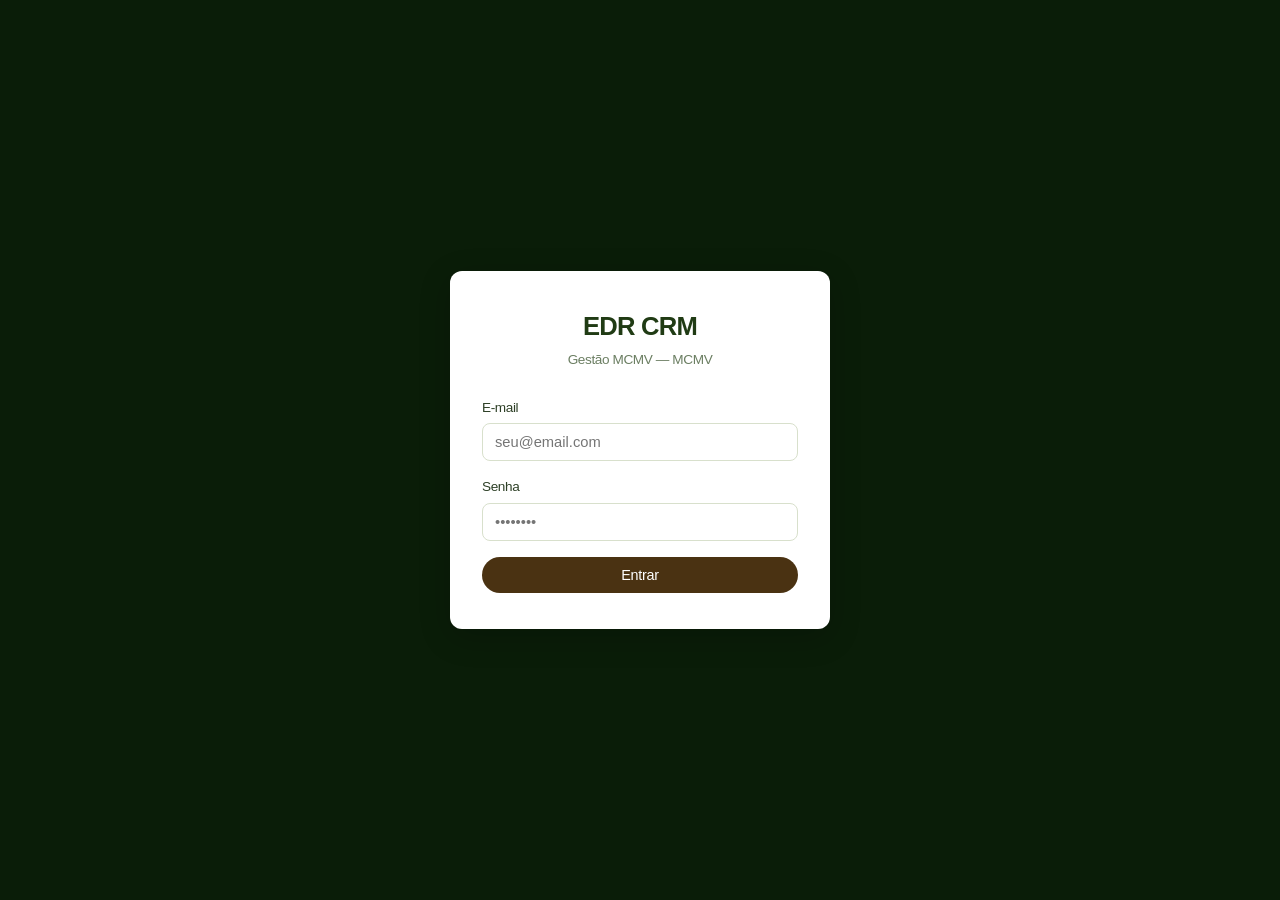
==== index.html @ db9864cc "fix(ficha): orientacao correta da faixa + regra de autorizacao de deploy" ====
<!DOCTYPE html>
<html lang="pt-BR">
<head>
  <meta charset="UTF-8">
  <meta name="viewport" content="width=device-width, initial-scale=1.0">
  <link rel="icon" type="image/svg+xml" href="favicon.svg">
  <meta http-equiv="Content-Security-Policy" content="default-src 'self'; script-src 'self' 'unsafe-inline'; style-src 'self' 'unsafe-inline' https://fonts.googleapis.com; font-src 'self' data: https://fonts.gstatic.com; img-src 'self' data: blob: https:; connect-src 'self' https://*.supabase.co wss://*.supabase.co https://*.googleapis.com; object-src 'none'; base-uri 'self'; form-action 'self'">
  <title>EDR CRM — Login</title>
  <link rel="stylesheet" href="css/tokens.css?cb=1784891091">
  <link rel="stylesheet" href="css/style.css?cb=1784891091">
  <link rel="preconnect" href="https://fonts.googleapis.com">
  <link rel="preconnect" href="https://fonts.gstatic.com" crossorigin>
  
</head>
<body>
  <div class="login-wrap">
    <div class="login-box">
      <div class="login-logo">
        <h1>EDR CRM</h1>
        <p>Gestão MCMV — MCMV</p>
      </div>

      <div id="login-erro" class="login-erro hidden"></div>

      <form id="form-login">
        <div class="form-group">
          <label for="email">E-mail</label>
          <input type="email" id="email" placeholder="seu@email.com" required autocomplete="username">
        </div>
        <div class="form-group">
          <label for="senha">Senha</label>
          <input type="password" id="senha" placeholder="••••••••" required autocomplete="current-password">
        </div>
        <button type="submit" class="btn btn-primary" style="width:100%;justify-content:center;" id="btn-entrar">
          Entrar
        </button>
      </form>
    </div>
  </div>

  <div id="loading" class="hidden">
    <div class="spinner"></div>
  </div>

  <script src="js/supabase.js?cb=1784891091"></script>
  <script src="js/auth.js?cb=1784891091"></script>
  <script src="js/utils.js?cb=1784891091"></script>
  <script>
    // Se já está logado, redirecionar
    const s = sessionGet()
    if (s) { setToken(s.token); window.location.replace('dashboard.html') }

    document.getElementById('form-login').addEventListener('submit', async function(e) {
      e.preventDefault()
      const email = document.getElementById('email').value.trim()
      const senha = document.getElementById('senha').value
      const erro = document.getElementById('login-erro')
      const btn = document.getElementById('btn-entrar')

      erro.classList.add('hidden')
      btn.disabled = true
      btn.textContent = 'Entrando...'
      showLoading()

      try {
        await login(email, senha)
        window.location.replace('dashboard.html')
      } catch (err) {
        // Produto interno (~3 usuários) — diferencia email vs senha pra reduzir fricção (COPY02)
        const msg = (err.message || '').toLowerCase()
        let mensagemFinal
        if (msg.includes('invalid_credentials') || msg.includes('invalid login')) {
          // Distinção sem expor enum de usuários: detecta padrão de email malformado
          if (!email.includes('@') || !email.includes('.')) {
            mensagemFinal = 'E-mail mal formatado. Tem que ter @ e domínio.'
          } else if (senha.length < 4) {
            mensagemFinal = 'Senha muito curta — confere se digitou ela inteira.'
          } else {
            mensagemFinal = 'E-mail ou senha não conferem. Verifica e tenta de novo.'
          }
        } else if (typeof traduzirErro === 'function') {
          mensagemFinal = traduzirErro(err)
        } else {
          mensagemFinal = err.message || 'Erro ao entrar.'
        }
        erro.textContent = mensagemFinal
        erro.classList.remove('hidden')
        btn.disabled = false
        btn.textContent = 'Entrar'
        hideLoading()
      }
    })

    function showLoading() { document.getElementById('loading').classList.remove('hidden') }
    function hideLoading() { document.getElementById('loading').classList.add('hidden') }
  </script>
  <script src="js/sw-register.js?cb=1784891091"></script>
</body>
</html>
---- css/tokens.css ----
/* ============================================================
   EDR CRM — Design Tokens (M7 base)
   ------------------------------------------------------------
   Fundação invisível pro redesign "Engenharia Honesta".
   Importado ANTES de style.css. O :root aqui declara escalas
   NOVAS (spacing, tipografia, motion, z-index, neutrals).
   Cores semânticas atuais (--verde, --branco, etc.) continuam
   em style.css como aliases — zero mudança visual hoje.
   ============================================================ */

:root {

  /* ── Paleta neutra estendida ──────────────────────────────
     Escala Tailwind-like. Hoje só --neutral-50/100/200/700/900
     são equivalentes ao que style.css usa hardcoded.
     Próxima sprint migra hex codes pra cá. */
  --neutral-50:  #fafafa;
  --neutral-100: #f3f4f6;
  --neutral-200: #e5e7eb;
  --neutral-300: #d1d5db;
  --neutral-400: #9ca3af;
  --neutral-500: #6b7280;
  --neutral-600: #4b5563;
  --neutral-700: #374151;
  --neutral-800: #1f2937;
  --neutral-900: #111827;

  /* ── Paleta "Engenharia Honesta" (próxima sprint) ─────────
     Declarada mas NÃO usada ainda. Quando redesign rolar,
     basta apontar --color-brand-* daqui. */
  --eh-concreto:    #8B8680;
  --eh-aco:         #3A4452;
  --eh-papel:       #FAFAF7;
  --eh-laranja:     #FF6B35;
  --eh-laranja-dim: #E55A2A;

  /* ── Spacing (escala 4px) ─────────────────────────────────
     Hoje 113 paddings/margins/gaps usam valores soltos.
     Próxima sprint padroniza tudo via --space-*. */
  --space-0:  0;
  --space-1:  4px;
  --space-2:  8px;
  --space-3:  12px;
  --space-4:  16px;
  --space-5:  20px;
  --space-6:  24px;
  --space-8:  32px;
  --space-10: 40px;
  --space-12: 48px;
  --space-16: 64px;
  --space-20: 80px;
  --space-24: 96px;

  /* ── Tipografia — famílias ────────────────────────────────
     Sans = Inter (já importado em style.css).
     Mono/Serif declarados mas import só na sprint EH. */
  --font-sans:  'Inter', -apple-system, BlinkMacSystemFont, 'Segoe UI', sans-serif;
  --font-mono:  'IBM Plex Mono', 'JetBrains Mono', 'SF Mono', Menlo, Consolas, monospace;
  --font-serif: 'Source Serif Pro', 'Source Serif 4', Georgia, 'Times New Roman', serif;

  /* ── Tipografia — escala ──────────────────────────────────
     Razão 1.125 (major second). 78 font-sizes hardcoded
     hoje no style.css migram aqui no redesign. */
  --text-xs:    0.72rem;   /* 11.5px */
  --text-sm:    0.82rem;   /* 13.1px */
  --text-base:  0.92rem;   /* 14.7px */
  --text-md:    1rem;      /* 16px   */
  --text-lg:    1.15rem;   /* 18.4px */
  --text-xl:    1.4rem;    /* 22.4px */
  --text-2xl:   1.75rem;   /* 28px   */
  --text-3xl:   2.2rem;    /* 35.2px */

  --leading-tight:  1.2;
  --leading-snug:   1.35;
  --leading-normal: 1.5;
  --leading-loose:  1.75;

  --weight-regular:  400;
  --weight-medium:   500;
  --weight-semibold: 600;
  --weight-bold:     700;

  /* ── Bordas / radius ──────────────────────────────────────
     Sprint EH provavelmente vai pra --radius-none/edge (0/4px). */
  --radius-none: 0;
  --radius-xs:   2px;
  --radius-sm:   4px;
  --radius-md:   8px;
  --radius-lg:   12px;
  --radius-xl:   16px;
  --radius-full: 9999px;

  /* ── Sombras ──────────────────────────────────────────────
     Sprint EH provavelmente troca por borders (mais "honesto"). */
  --shadow-none: none;
  --shadow-xs:   0 1px 2px rgba(0,0,0,.04);
  --shadow-sm:   0 1px 2px rgba(0,0,0,.06), 0 1px 3px rgba(0,0,0,.08);
  --shadow-md:   0 4px 16px rgba(0,0,0,.1);
  --shadow-lg:   0 10px 30px rgba(0,0,0,.12);
  --shadow-focus: 0 0 0 3px rgba(64,145,108,.15);

  /* ── Motion ───────────────────────────────────────────────
     Sprint EH: trocar --ease-out por --ease-linear pra cara
     mais "engenharia". */
  --duration-instant: 0ms;
  --duration-fast:    100ms;
  --duration-base:    150ms;
  --duration-slow:    250ms;
  --duration-slower:  400ms;

  --ease-linear: linear;
  --ease-out:    cubic-bezier(0.16, 1, 0.3, 1);
  --ease-in:     cubic-bezier(0.7, 0, 0.84, 0);
  --ease-in-out: cubic-bezier(0.65, 0, 0.35, 1);

  /* ── Z-index — camadas ────────────────────────────────────
     Centraliza pra evitar números mágicos brigando. */
  --z-base:    0;
  --z-raised:  10;
  --z-sticky:  50;
  --z-sidebar: 100;
  --z-overlay: 500;
  --z-modal:   1000;
  --z-popover: 1500;
  --z-toast:   2000;
  --z-tooltip: 2500;

  /* ── Layout — primitivos ──────────────────────────────────
     Larguras / breakpoints internos. */
  --width-content-max: 1400px;
  --width-form-max:    640px;
  --width-modal-max:   720px;

  /* ── Acessibilidade — tap targets ─────────────────────────
     iOS HIG / Material recomendam 44px. */
  --tap-target-min: 44px;
}
---- css/style.css ----
/* EDR CRM — Paleta idêntica ao EDR System */
/* Tablet-first, responsivo */

@import url('https://fonts.googleapis.com/css2?family=Inter:wght@300;400;500;600;700&family=JetBrains+Mono:wght@400;500;600&display=swap');

:root {
  /* ── Mist Valley palette ── */
  --verde: #203b14;
  --verde-hover: #132507;
  --verde-light: #2d5a1e;
  --verde-surface: rgba(32,59,20,0.08);
  --verde-pale: #d9e8cc;

  /* CTA primário — Amber Seed */
  --cta: #4a3212;
  --cta-hover: #5a3e18;

  --sidebar-bg: #ffffff;
  --sidebar-border: #e8eddf;
  --sidebar-width: 240px;

  /* Fundos */
  --bg: #fbfdf6;
  --surface: #ffffff;

  /* Texto */
  --text-primary: #0a1d08;
  --text-secondary: #6b7e62;
  --text-tertiary: #97a98c;

  /* Bordas */
  --border: #d8e0cc;
  --border-light: #e8eddf;

  /* Feedback */
  --success: #059669;
  --vermelho: #dc2626;
  --vermelho-pale: #fee2e2;
  --amarelo: #d97706;
  --amarelo-pale: #fef3c7;
  --azul: #2563eb;
  --azul-pale: #dbeafe;

  /* Alias de compat */
  --preto: #0a1d08;
  --cinza: #6b7e62;
  --cinza-dark: #2e4027;
  --cinza-light: #d8e0cc;
  --branco: #ffffff;

  /* Layout */
  --raio: 8px;
  --raio-lg: 16px;
  --sombra: 0 1px 2px rgba(0,0,0,.04), 0 1px 3px rgba(0,0,0,.06);
  --sombra-md: 0 4px 16px rgba(0,0,0,.08);
}

*, *::before, *::after { box-sizing: border-box; margin: 0; padding: 0; }

html { font-size: 16px; -webkit-text-size-adjust: 100%; }

body {
  font-family: 'Inter', -apple-system, BlinkMacSystemFont, 'Segoe UI', sans-serif;
  background: var(--bg);
  color: var(--text-primary);
  min-height: 100vh;
  line-height: 1.5;
  letter-spacing: -0.025em;
}

/* ── Layout ── */
.app-shell {
  display: flex;
  min-height: 100vh;
}

.sidebar {
  width: var(--sidebar-width);
  background: var(--sidebar-bg);
  color: var(--text-primary);
  display: flex;
  flex-direction: column;
  padding: 0;
  flex-shrink: 0;
  position: fixed;
  top: 0;
  left: 0;
  height: 100vh;
  z-index: 100;
  border-right: 1px solid var(--sidebar-border);
}

.sidebar-logo {
  display: flex;
  align-items: center;
  gap: 10px;
  padding: 18px 16px;
  border-bottom: 1px solid var(--sidebar-border);
}

.brand-logo {
  width: 32px;
  height: 32px;
  border-radius: 8px;
  background: var(--verde);
  color: #fff;
  display: grid;
  place-items: center;
  font-family: 'Inter', sans-serif;
  font-weight: 700;
  font-size: 14px;
  flex-shrink: 0;
}

.sidebar-logo .logo-title {
  font-family: 'Inter', sans-serif;
  font-size: .95rem;
  font-weight: 700;
  letter-spacing: -.03em;
  color: var(--text-primary);
}

.sidebar-logo .logo-sub {
  font-size: .7rem;
  font-weight: 500;
  color: var(--text-secondary);
  margin-top: 2px;
}

.sidebar-nav { flex: 1; padding: 8px 8px; overflow-y: auto; }

.sidebar-nav a {
  display: flex;
  align-items: center;
  gap: 9px;
  padding: 9px 12px;
  color: var(--text-secondary);
  text-decoration: none;
  font-size: .875rem;
  font-weight: 500;
  transition: background .15s, color .15s;
  border-radius: 999px;
  margin-bottom: 2px;
}

.sidebar-nav a:hover {
  background: #edf1e5;
  color: var(--text-primary);
}
.sidebar-nav a.active {
  background: var(--verde-surface);
  color: var(--verde);
  font-weight: 600;
}

.sidebar-footer {
  padding: 12px 16px;
  border-top: 1px solid var(--sidebar-border);
  font-size: .82rem;
  color: var(--text-secondary);
}
.crm-versao {
  font-family: 'JetBrains Mono', monospace;
  font-size: .68rem;
  color: var(--text-tertiary);
  margin-top: 4px;
  opacity: .9;
}

.main {
  margin-left: var(--sidebar-width);
  flex: 1;
  display: flex;
  flex-direction: column;
  min-width: 0;
}

.topbar {
  background: var(--surface);
  border-bottom: 1px solid var(--border);
  padding: 14px 24px;
  display: flex;
  align-items: center;
  justify-content: space-between;
  gap: 12px;
  flex-wrap: wrap;
  position: sticky;
  top: 0;
  z-index: 50;
}

.topbar-title {
  font-size: 1.1rem;
  font-weight: 600;
  color: var(--preto);
}

.page-content {
  padding: 24px;
  flex: 1;
}

/* ── Tipografia ── */
h1, h2, h3 {
  font-family: 'Inter', -apple-system, sans-serif;
  letter-spacing: -.03em;
}
h1 { font-size: 1.4rem; font-weight: 700; }
h2 { font-size: 1.15rem; font-weight: 700; }
h3 { font-size: 1rem; font-weight: 700; }

/* ── Botões ── */
.btn {
  display: inline-flex;
  align-items: center;
  gap: 6px;
  padding: 10px 18px;
  border-radius: 999px;
  font-size: .9rem;
  font-weight: 500;
  cursor: pointer;
  border: none;
  text-decoration: none;
  transition: background .15s, transform .1s;
  white-space: nowrap;
  letter-spacing: -0.02em;
}
.btn:active { transform: scale(.97); }
.btn-primary {
  background: var(--cta);
  color: var(--branco);
}
.btn-primary:hover { background: var(--cta-hover); }
.btn-secondary { background: var(--cinza-light); color: var(--preto); }
.btn-secondary:hover { background: #d1d5db; }
.btn-danger { background: var(--vermelho-pale); color: var(--vermelho); }
.btn-danger:hover { background: #fca5a5; }
.btn-whatsapp { background: #22c55e; color: var(--branco); }
.btn-whatsapp:hover { background: #16a34a; }
.btn-ai { background: #7c3aed; color: var(--branco); }
.btn-ai:hover { background: #6d28d9; }
.btn-sm { padding: 6px 12px; font-size: .82rem; }
.btn-icon { padding: 8px; border-radius: var(--raio); }

/* ── Formulários ── */
.form-group { margin-bottom: 16px; }
.form-group label {
  display: block;
  font-size: .85rem;
  font-weight: 500;
  color: var(--cinza-dark);
  margin-bottom: 5px;
}
.form-group input,
.form-group select,
.form-group textarea {
  width: 100%;
  padding: 10px 12px;
  border: 1.5px solid var(--cinza-light);
  border-radius: var(--raio);
  font-size: .92rem;
  color: var(--preto);
  background: var(--branco);
  transition: border-color .15s;
  font-family: inherit;
}
.form-group input:focus,
.form-group select:focus,
.form-group textarea:focus {
  outline: none;
  border-color: var(--verde-light);
  box-shadow: 0 0 0 3px rgba(64,145,108,.15);
}
.form-group textarea { resize: vertical; min-height: 80px; }
.form-grid { display: grid; grid-template-columns: 1fr 1fr; gap: 0 16px; }
.form-grid-3 { display: grid; grid-template-columns: 1fr 1fr 1fr; gap: 0 16px; }
.form-full { grid-column: 1 / -1; }

/* ── Cards ── */
.card {
  background: var(--surface);
  border: 1px solid var(--border);
  border-radius: var(--raio-lg);
  padding: 20px;
  margin-bottom: 16px;
}
.card-header {
  display: flex;
  align-items: center;
  justify-content: space-between;
  margin-bottom: 16px;
  gap: 8px;
}
.card-title { font-weight: 600; font-size: 1rem; }

/* ── Tabela ── */
.table-wrap { overflow-x: auto; -webkit-overflow-scrolling: touch; }
table { width: 100%; border-collapse: collapse; table-layout: auto; }
thead tr { background: #f4f7ee; }

/* Coluna "Próxima ação" — trunca com … quando texto longo, mostra completo no hover */
#tabela-clientes td.col-proxima {
  max-width: 220px;
  overflow: hidden;
  text-overflow: ellipsis;
  white-space: nowrap;
}
#tabela-clientes td.col-proxima > span {
  display: inline-block;
  max-width: 100%;
  overflow: hidden;
  text-overflow: ellipsis;
  white-space: nowrap;
  vertical-align: middle;
}
/* Coluna de Ações — sempre ocupa só o mínimo necessário, alinhada à direita */
#tabela-clientes td.col-acoes {
  white-space: nowrap;
  width: 1%;
  text-align: right;
}
#tabela-clientes td.col-acoes .btn { margin-left: 4px; }
th, td {
  padding: 10px 14px;
  text-align: left;
  font-size: .88rem;
  border-bottom: 1px solid var(--cinza-light);
  white-space: nowrap;
}
th { font-weight: 600; color: var(--cinza-dark); }
tbody tr:hover { background: #f4f7ee; }

/* ── Badges ── */
.badge {
  display: inline-flex;
  align-items: center;
  gap: 4px;
  padding: 2px 8px;
  border-radius: 12px;
  font-size: .76rem;
  font-weight: 500;
  white-space: nowrap;
}
.badge-red { background: var(--vermelho-pale); color: var(--vermelho); }
.badge-yellow { background: var(--amarelo-pale); color: #92400e; }
.badge-green { background: var(--verde-pale); color: var(--verde); }
.badge-blue { background: var(--azul-pale); color: var(--azul); }
.badge-gray { background: var(--cinza-light); color: var(--cinza-dark); }

/* Status kanban */
.status-triagem { background: #e0e7ff; color: #3730a3; }
.status-documentacao { background: #fef3c7; color: #92400e; }
.status-correspondente { background: #dbeafe; color: #1e40af; }
.status-aprovado { background: #d1fae5; color: #065f46; }
.status-prefeitura { background: #ede9fe; color: #5b21b6; }
.status-assinatura { background: #fce7f3; color: #9d174d; }
.status-concluido { background: var(--verde-pale); color: var(--verde); }
.status-perdido { background: var(--cinza-light); color: var(--cinza); }

/* ── Kanban ── */
.kanban-wrap {
  display: flex;
  gap: 10px;
  overflow-x: scroll;
  padding-bottom: 8px;
  align-items: flex-start;
  scrollbar-width: thin;
  scrollbar-color: #cbd5e1 transparent;
}
.kanban-wrap::-webkit-scrollbar { height: 10px; }
.kanban-wrap::-webkit-scrollbar-track { background: transparent; }
.kanban-wrap::-webkit-scrollbar-thumb { background: #cbd5e1; border-radius: 6px; }
.kanban-wrap::-webkit-scrollbar-thumb:hover { background: #94a3b8; }

/* Legenda discreta no topo do board */
.kanban-legenda {
  display: flex;
  gap: 18px;
  padding: 0 0 12px;
  font-size: .72rem;
  color: var(--text-secondary);
  flex-wrap: wrap;
}
.legenda-item { display: flex; align-items: center; gap: 6px; }
.legenda-cor {
  width: 14px;
  height: 14px;
  border-radius: 3px;
  display: inline-block;
  border-left-width: 4px;
  border-left-style: solid;
  border-top: 1px solid rgba(0,0,0,.08);
  border-right: 1px solid rgba(0,0,0,.08);
  border-bottom: 1px solid rgba(0,0,0,.08);
}
.legenda-impedimento { background: #fef2f2; border-left-color: #dc2626; }
.legenda-recusado { background: #fff7ed; border-left-color: #ea580c; }
.legenda-sla { background: #fffbeb; border-left-color: #d97706; }

.kanban-col {
  flex-shrink: 0;
  width: 200px;
  background: #edf1e5;
  border-radius: var(--raio);
  padding: 12px 10px;
  height: calc(100vh - 200px);
  min-height: 480px;
  overflow-y: auto;
  display: flex;
  flex-direction: column;
}
.kanban-col-empty {
  flex: 1;
  display: flex;
  align-items: center;
  justify-content: center;
  text-align: center;
  font-size: .75rem;
  color: #94a3b8;
  font-style: italic;
  padding: 24px 12px;
  border: 2px dashed #cbd5e1;
  border-radius: 8px;
  margin-top: 8px;
}
.kanban-col[data-status="concluido"],
.kanban-col[data-status="perdido"] {
  width: 130px;
  background: #edf1e5;
  opacity: .85;
}
.kanban-col[data-status="perdido"] { border: 1px dashed #d1d5db; }
.kanban-col[data-status="concluido"] .kanban-card-lote,
.kanban-col[data-status="concluido"] .kanban-card-badges,
.kanban-col[data-status="concluido"] .kanban-card-acao,
.kanban-col[data-status="perdido"] .kanban-card-lote,
.kanban-col[data-status="perdido"] .kanban-card-badges,
.kanban-col[data-status="perdido"] .kanban-card-acao {
  display: none;
}

.kanban-col-header {
  display: flex;
  align-items: center;
  justify-content: space-between;
  margin-bottom: 10px;
  padding: 0 4px;
}

.kanban-col-title {
  font-size: .72rem;
  font-weight: 700;
  color: #6b7280;
  text-transform: uppercase;
  letter-spacing: .6px;
}

.kanban-count {
  background: #1f2937;
  color: #fff;
  border-radius: 10px;
  padding: 2px 8px;
  font-size: .7rem;
  font-weight: 700;
  min-width: 22px;
  text-align: center;
}

.kanban-card {
  background: var(--branco);
  border-radius: var(--raio);
  padding: 12px;
  margin-bottom: 10px;
  box-shadow: 0 1px 2px rgba(0,0,0,.04), 0 2px 6px rgba(0,0,0,.06);
  cursor: grab;
  border-left: 4px solid transparent;
  transition: box-shadow .15s, transform .1s;
}
.kanban-card:active { cursor: grabbing; }
.kanban-card:hover { box-shadow: 0 2px 4px rgba(0,0,0,.06), 0 4px 12px rgba(0,0,0,.08); transform: translateY(-1px); }

/* Estados com gravidade — fundo tintado + border 4px (impedimento > recusado > sla) */
.kanban-card.sla-yellow { border-left-color: #d97706; background: #fffbeb; }
.kanban-card.sla-red { border-left-color: #dc2626; background: #fef2f2; }
.kanban-card.has-recusado {
  border-left-color: #ea580c;
  background: #fff7ed;
  box-shadow: 0 0 0 1px rgba(234,88,12,.15), 0 1px 3px rgba(0,0,0,.08);
}
.kanban-card.has-impedimento {
  border-left-color: #dc2626;
  background: #fef2f2;
  box-shadow: 0 0 0 1px rgba(220,38,38,.15), 0 1px 3px rgba(0,0,0,.08);
}

.kanban-card-nome {
  font-weight: 700;
  font-size: 1rem;
  line-height: 1.25;
  color: #111827;
  margin-bottom: 8px;
}
.kanban-card-lote {
  font-size: .68rem;
  font-weight: 700;
  color: #9ca3af;
  text-transform: uppercase;
  letter-spacing: .5px;
  margin-bottom: 8px;
}
.kanban-card-badges {
  display: flex;
  flex-wrap: wrap;
  gap: 4px;
  margin-bottom: 8px;
}
.kanban-card-acao {
  font-size: .8rem;
  color: #4b5563;
  line-height: 1.4;
  padding-top: 8px;
  border-top: 1px solid #f3f4f6;
  white-space: nowrap;
  overflow: hidden;
  text-overflow: ellipsis;
}

.kanban-col.drag-over {
  background: #d9e8cc;
  outline: 2px dashed var(--verde);
  outline-offset: -4px;
}
.kanban-card.dragging {
  opacity: .6;
  transform: rotate(1.5deg) scale(1.02);
  box-shadow: 0 8px 24px rgba(0,0,0,.18);
}

/* ── Checklist docs ── */
.doc-list { display: flex; flex-direction: column; gap: 8px; }
.doc-item {
  display: flex;
  align-items: center;
  gap: 10px;
  padding: 10px 12px;
  border-radius: var(--raio);
  background: #f9fafb;
  border: 1px solid var(--cinza-light);
}
.doc-item.status-entregue { background: var(--verde-pale); border-color: #95d5b2; }
.doc-item.status-recusado { background: var(--vermelho-pale); border-color: #fca5a5; }
.doc-item.status-vencido { background: var(--amarelo-pale); border-color: #fcd34d; }
.doc-nome { flex: 1; font-size: .88rem; font-weight: 500; }
.doc-status { font-size: .78rem; }

/* ── Impedimentos ── */
.imp-list { display: flex; flex-direction: column; gap: 6px; }
.imp-item {
  display: flex;
  align-items: center;
  gap: 8px;
  padding: 8px 12px;
  border-radius: var(--raio);
  background: var(--vermelho-pale);
  border: 1px solid #fca5a5;
}
.imp-item.resolvido { background: #f9fafb; border-color: var(--cinza-light); opacity: .6; }
.imp-nome { flex: 1; font-size: .88rem; font-weight: 500; color: var(--vermelho); }
.imp-item.resolvido .imp-nome { color: var(--cinza); text-decoration: line-through; }

/* ── Família / composição ── */
.familia-membro {
  display: grid;
  grid-template-columns: 1fr 1fr 1fr auto;
  gap: 8px;
  align-items: end;
  margin-bottom: 8px;
}

/* ── Lotes ── */
.lotes-grid {
  display: grid;
  grid-template-columns: repeat(auto-fill, minmax(140px, 1fr));
  gap: 10px;
}

.lote-card {
  background: var(--branco);
  border-radius: var(--raio);
  padding: 14px;
  box-shadow: var(--sombra);
  text-align: center;
  border: 2px solid transparent;
  cursor: pointer;
  transition: border-color .15s, box-shadow .15s;
}
.lote-card:hover { box-shadow: var(--sombra-md); }
.lote-card.disponivel { border-color: var(--verde-light); }
.lote-card.reservado { border-color: var(--amarelo); background: var(--amarelo-pale); }
.lote-card.vendido { border-color: var(--verde); background: var(--verde-pale); }
.lote-card.bloqueado { border-color: var(--vermelho); background: var(--vermelho-pale); }

.lote-numero { font-size: 1.2rem; font-weight: 700; margin-bottom: 2px; }
.lote-quadra { font-size: .75rem; color: var(--cinza); }
.lote-status { font-size: .78rem; font-weight: 600; margin-top: 6px; }

/* ── Histórico ── */
.hist-list { display: flex; flex-direction: column; gap: 8px; }
.hist-item {
  display: flex;
  gap: 10px;
  padding: 10px;
  border-radius: var(--raio);
  background: #f9fafb;
  font-size: .85rem;
}
.hist-icon { font-size: 1rem; flex-shrink: 0; }
.hist-desc { flex: 1; }
.hist-data { font-size: .76rem; color: var(--cinza); white-space: nowrap; }

/* ── Filtros / busca ── */
.filtros-bar {
  display: flex;
  gap: 10px;
  flex-wrap: wrap;
  margin-bottom: 16px;
  align-items: center;
}
.filtros-bar input[type="search"],
.filtros-bar select {
  padding: 9px 16px;
  border: 1.5px solid var(--cinza-light);
  border-radius: 999px;
  font-size: .88rem;
  background: var(--branco);
  letter-spacing: -0.02em;
}
.filtros-bar input[type="search"] { min-width: 220px; }

/* ── Modal ── */
.modal-overlay {
  position: fixed;
  inset: 0;
  background: rgba(0,0,0,.45);
  z-index: 200;
  display: flex;
  align-items: center;
  justify-content: center;
  padding: 16px;
}
.modal {
  background: var(--branco);
  border-radius: var(--raio-lg);
  width: 100%;
  max-width: 600px;
  max-height: 90vh;
  overflow-y: auto;
  box-shadow: var(--sombra-md);
  display: flex;
  flex-direction: column;
}
.modal-header {
  padding: 18px 20px 12px;
  border-bottom: 1px solid var(--cinza-light);
  display: flex;
  align-items: center;
  justify-content: space-between;
}
.modal-body { padding: 20px; flex: 1; }
.modal-footer {
  padding: 12px 20px;
  border-top: 1px solid var(--cinza-light);
  display: flex;
  gap: 8px;
  justify-content: flex-end;
}
.modal-close {
  background: none;
  border: none;
  font-size: 1.3rem;
  cursor: pointer;
  color: var(--cinza);
  padding: 2px 6px;
}

/* ── Toast ── */
.toast {
  position: fixed;
  bottom: 24px;
  right: 24px;
  padding: 12px 20px;
  border-radius: 999px;
  font-size: .9rem;
  font-weight: 500;
  z-index: 999;
  box-shadow: var(--sombra-md);
  animation: slideUp .25s ease;
}
.toast-info { background: var(--preto); color: var(--branco); }
.toast-success { background: var(--cta); color: var(--branco); }
.toast-error { background: var(--vermelho); color: var(--branco); }
@keyframes slideUp { from { opacity: 0; transform: translateY(10px); } to { opacity: 1; transform: translateY(0); } }

/* ── Loading ── */
#loading {
  position: fixed;
  inset: 0;
  background: rgba(255,255,255,.7);
  z-index: 300;
  display: flex;
  align-items: center;
  justify-content: center;
}
#loading.hidden { display: none; }
.spinner {
  width: 36px;
  height: 36px;
  border: 3px solid var(--cinza-light);
  border-top-color: var(--verde);
  border-radius: 50%;
  animation: spin .7s linear infinite;
}
@keyframes spin { to { transform: rotate(360deg); } }

/* ── Login ── */
.login-wrap {
  min-height: 100vh;
  display: flex;
  align-items: center;
  justify-content: center;
  background: #0a1d08;
  padding: 16px;
}
.login-box {
  background: var(--branco);
  border-radius: 12px;
  padding: 36px 32px;
  width: 100%;
  max-width: 380px;
  box-shadow: 0 8px 32px rgba(0,0,0,.2);
}
.login-logo {
  text-align: center;
  margin-bottom: 28px;
}
.login-logo h1 { color: var(--verde); font-size: 1.6rem; }
.login-logo p { color: var(--cinza); font-size: .85rem; margin-top: 4px; }
.login-erro {
  background: var(--vermelho-pale);
  color: var(--vermelho);
  border-radius: var(--raio);
  padding: 10px 14px;
  font-size: .85rem;
  margin-bottom: 14px;
}

/* ── Seções ── */
.section { margin-bottom: 24px; }
.section-title {
  font-size: .9rem;
  font-weight: 600;
  color: var(--cinza-dark);
  text-transform: uppercase;
  letter-spacing: .5px;
  margin-bottom: 12px;
  padding-bottom: 6px;
  border-bottom: 1px solid var(--cinza-light);
}

/* ── Utilitários ── */
.hidden { display: none !important; }
.flex { display: flex; }
.flex-center { display: flex; align-items: center; }
.gap-8 { gap: 8px; }
.gap-12 { gap: 12px; }
.flex-1 { flex: 1; }
.text-center { text-align: center; }
.text-right { text-align: right; }
.text-sm { font-size: .85rem; }
.text-muted { color: var(--cinza); }
.text-danger { color: var(--vermelho); }
.text-success { color: var(--verde); }
.font-bold { font-weight: 700; }
.mt-4 { margin-top: 4px; }
.mt-8 { margin-top: 8px; }
.mt-16 { margin-top: 16px; }
.mb-8 { margin-bottom: 8px; }
.mb-16 { margin-bottom: 16px; }

/* ── Botão outline/ghost ── */
.btn-outline {
  background: transparent;
  border: 1.5px solid var(--cinza-light);
  color: var(--cinza-dark);
}
.btn-outline:hover { background: var(--cinza-light); }

/* ── Docs + Impedimentos: 2 colunas → 1 em tela menor ── */
.docs-responsivo {
  display: grid;
  grid-template-columns: 1fr 1fr;
  gap: 16px;
}

/* ── Responsivo tablet (768px+) ── */
@media (max-width: 900px) {
  .form-grid { grid-template-columns: 1fr; }
  .form-grid-3 { grid-template-columns: 1fr 1fr; }
  .kanban-col { width: 180px; }
  .kanban-col[data-status="concluido"],
  .kanban-col[data-status="perdido"] { width: 120px; }
  .docs-responsivo { grid-template-columns: 1fr; }

  /* Tabela clientes — esconde CPF, Telefone e Próxima ação em tablet
     (info disponível na ficha; libera espaço pras colunas operacionais) */
  #tabela-clientes th:nth-child(2), #tabela-clientes td:nth-child(2),
  #tabela-clientes th:nth-child(3), #tabela-clientes td:nth-child(3),
  #tabela-clientes th:nth-child(8), #tabela-clientes td:nth-child(8) {
    display: none;
  }
  #tabela-clientes th, #tabela-clientes td { padding: 8px 10px; }
}

/* ── Mobile (max 640px) ── */
@media (max-width: 640px) {
  .sidebar {
    width: 100%;
    height: auto;
    position: sticky;
    flex-direction: row;
    overflow-x: auto;
    padding: 0;
  }
  .sidebar-nav { flex-direction: row; display: flex; }
  .sidebar-nav a { padding: 10px 14px; font-size: .82rem; white-space: nowrap; }
  .sidebar-logo { padding: 10px 14px; font-size: 1rem; }
  .sidebar-footer { display: none; }
  .main { margin-left: 0; }
  .page-content { padding: 12px; }
  .topbar { padding: 10px 12px; }
  .form-grid-3 { grid-template-columns: 1fr; }
  .familia-membro { grid-template-columns: 1fr 1fr; }

  /* Tabela clientes mobile — vira card vertical (cada linha = bloco) */
  #tabela-clientes, #tabela-clientes thead, #tabela-clientes tbody,
  #tabela-clientes tr, #tabela-clientes td { display: block; width: 100%; }
  #tabela-clientes thead { display: none; }
  #tabela-clientes tr {
    margin-bottom: 10px;
    border: 1px solid var(--border, #e5e7eb);
    border-radius: 10px;
    padding: 10px 12px;
    background: var(--surface, #fff);
    box-shadow: 0 1px 2px rgba(0,0,0,.04);
  }
  #tabela-clientes td {
    padding: 4px 0;
    border: none;
    text-align: left;
  }
  #tabela-clientes td:first-child { font-size: 1rem; font-weight: 700; margin-bottom: 4px; }
  #tabela-clientes td:last-child {
    display: flex;
    gap: 6px;
    margin-top: 8px;
    padding-top: 8px;
    border-top: 1px solid var(--border-light, #f3f4f6);
  }
  #tabela-clientes td:last-child a { flex: 1; text-align: center; }
}
  .modal { max-height: 95vh; }
  .lotes-grid { grid-template-columns: repeat(auto-fill, minmax(110px, 1fr)); }
}

/* === TRIAGEM MCMV (Agente 1) === */
.triagem-card {
  background: var(--surface);
  border-radius: 12px;
  padding: 0;
  margin-bottom: 16px;
  overflow: hidden;
  border-left: 5px solid var(--border);
  box-shadow: 0 1px 3px rgba(0,0,0,.04);
}
.triagem-card[data-cor="verde"] { border-left-color: var(--verde); background: linear-gradient(to right, var(--verde-surface) 0%, var(--surface) 30%); }
.triagem-card[data-cor="amarelo"] { border-left-color: var(--amarelo); background: linear-gradient(to right, var(--amarelo-pale) 0%, var(--surface) 30%); }
.triagem-card[data-cor="vermelho"] { border-left-color: var(--vermelho); background: linear-gradient(to right, var(--vermelho-pale) 0%, var(--surface) 30%); }

.triagem-header {
  display: flex;
  justify-content: space-between;
  align-items: center;
  padding: 14px 18px;
  border-bottom: 1px solid var(--border-light);
}
.triagem-titulo {
  display: flex;
  align-items: center;
  gap: 8px;
  font-weight: 700;
  font-size: .95rem;
  color: var(--text-primary);
}
.triagem-icone { font-size: 1.15rem; }
.triagem-status {
  font-size: .78rem;
  font-weight: 700;
  padding: 5px 12px;
  border-radius: 999px;
  letter-spacing: .3px;
}
.triagem-status.status-verde { background: var(--verde); color: #fff; }
.triagem-status.status-amarelo { background: var(--amarelo); color: #fff; }
.triagem-status.status-vermelho { background: var(--vermelho); color: #fff; }
/* Azul = rota alternativa (fora do MCMV, segue atendível) — NÃO é bloqueio */
.triagem-status.status-azul { background: #1E40AF; color: #fff; }

.triagem-body { padding: 14px 18px 16px; }
.triagem-resumo {
  display: flex;
  gap: 24px;
  flex-wrap: wrap;
  margin-bottom: 14px;
}
.triagem-bloco {
  display: flex;
  flex-direction: column;
  gap: 2px;
}
.triagem-label {
  font-size: .72rem;
  color: var(--text-secondary);
  text-transform: uppercase;
  letter-spacing: .4px;
}
.triagem-bloco strong { font-size: 1rem; color: var(--text-primary); }
.triagem-nota { font-size: .65rem; color: var(--text-tertiary); font-style: italic; }

.triagem-checks {
  display: flex;
  flex-direction: column;
  gap: 10px;
  margin-bottom: 12px;
}
.triagem-check {
  display: flex;
  align-items: flex-start;
  gap: 8px;
  font-size: .85rem;
  color: var(--text-primary);
  padding: 2px 0;
}
.triagem-check-icone { flex-shrink: 0; font-size: .95rem; line-height: 1.3; }

/* Grupos categorizados por gravidade */
.triagem-grupo {
  border-left: 3px solid var(--border);
  padding: 8px 12px;
  border-radius: 0 6px 6px 0;
  background: rgba(0,0,0,.02);
}
.triagem-grupo[data-tipo="bloqueador"] { border-left-color: var(--vermelho); background: rgba(220,38,38,.05); }
.triagem-grupo[data-tipo="risco"] { border-left-color: var(--amarelo); background: rgba(217,119,6,.05); }
.triagem-grupo[data-tipo="operacional"] { border-left-color: var(--text-tertiary); background: rgba(107,114,128,.04); }
.triagem-grupo[data-tipo="positivo"] { border-left-color: var(--verde); background: rgba(45,106,79,.04); }
.triagem-grupo[data-tipo="desvio"] { border-left-color: #1E40AF; background: rgba(30,64,175,.05); }

.triagem-grupo-titulo {
  display: flex;
  align-items: center;
  gap: 8px;
  font-size: .82rem;
  font-weight: 600;
  color: var(--text-primary);
  margin-bottom: 6px;
}
.triagem-grupo-contagem {
  background: rgba(0,0,0,.08);
  color: var(--text-secondary);
  font-size: .7rem;
  font-weight: 700;
  padding: 1px 7px;
  border-radius: 999px;
}
.triagem-grupo[data-tipo="bloqueador"] .triagem-grupo-contagem { background: var(--vermelho); color: #fff; }
.triagem-grupo[data-tipo="risco"] .triagem-grupo-contagem { background: var(--amarelo); color: #fff; }
.triagem-grupo[data-tipo="positivo"] .triagem-grupo-contagem { background: var(--verde); color: #fff; }
.triagem-grupo[data-tipo="desvio"] .triagem-grupo-contagem { background: #1E40AF; color: #fff; }

.triagem-grupo-itens {
  display: grid;
  grid-template-columns: repeat(auto-fit, minmax(260px, 1fr));
  gap: 2px 12px;
}

/* Input readonly (auto-calculado) */
.input-readonly {
  background: #f3f4f6 !important;
  color: var(--text-secondary) !important;
  cursor: not-allowed;
  border-color: var(--border-light) !important;
}

/* === AUDITORIA DE DOCUMENTOS (Agente 2) === */
.auditoria-card {
  background: var(--surface);
  border-radius: 12px;
  padding: 0;
  margin-bottom: 16px;
  overflow: hidden;
  border-left: 5px solid var(--azul);
  box-shadow: 0 1px 3px rgba(0,0,0,.04);
}
.auditoria-card[data-completo="true"] {
  border-left-color: var(--verde);
  background: linear-gradient(to right, var(--verde-surface) 0%, var(--surface) 30%);
}

.auditoria-header {
  display: flex;
  justify-content: space-between;
  align-items: center;
  padding: 14px 18px;
  border-bottom: 1px solid var(--border-light);
  gap: 12px;
  flex-wrap: wrap;
}
.auditoria-titulo {
  display: flex;
  align-items: center;
  gap: 8px;
  font-weight: 700;
  font-size: .95rem;
  color: var(--text-primary);
}
.auditoria-icone { font-size: 1.15rem; }

.auditoria-completude {
  display: flex;
  align-items: center;
  gap: 10px;
  min-width: 200px;
}
.auditoria-progresso {
  flex: 1;
  height: 8px;
  background: var(--border-light);
  border-radius: 999px;
  overflow: hidden;
  min-width: 120px;
}
.auditoria-progresso > div {
  height: 100%;
  background: var(--azul);
  transition: width .3s ease;
}
.auditoria-card[data-completo="true"] .auditoria-progresso > div { background: var(--verde); }
#auditoria-percent { font-weight: 700; font-size: .9rem; color: var(--text-primary); min-width: 36px; text-align: right; }
.auditoria-frac { font-size: .75rem; }

.auditoria-body { padding: 14px 18px 16px; }

#auditoria-checks {
  display: flex;
  flex-direction: column;
  gap: 10px;
}

.auditoria-na {
  margin-top: 12px;
  padding: 10px 12px;
  background: rgba(107,114,128,.06);
  border-radius: 8px;
  border-left: 3px solid var(--text-tertiary);
}
.auditoria-na-titulo {
  display: flex;
  align-items: center;
  justify-content: space-between;
  gap: 12px;
  font-size: .82rem;
  font-weight: 600;
  color: var(--text-secondary);
  flex-wrap: wrap;
}
.auditoria-na-lista {
  margin-top: 6px;
  font-size: .82rem;
  color: var(--text-secondary);
}
.auditoria-na-item { padding: 1px 0; }

.auditoria-acoes {
  border-top: 1px solid var(--border-light);
  padding-top: 12px;
  margin-top: 12px;
}

/* Selo "Pasta Pronta para Envio ao Correspondente" — quando 100% */
.auditoria-selo {
  background: linear-gradient(135deg, var(--verde) 0%, var(--verde-light) 100%);
  color: #fff;
  padding: 14px 18px;
  border-radius: 10px;
  font-weight: 700;
  font-size: .95rem;
  text-align: center;
  letter-spacing: .3px;
  box-shadow: 0 2px 8px rgba(45,106,79,.25);
  margin-bottom: 4px;
}

@media (max-width: 600px) {
  .auditoria-header { flex-direction: column; align-items: flex-start; }
  .auditoria-completude { width: 100%; }
}

.triagem-acoes {
  border-top: 1px solid var(--border-light);
  padding-top: 10px;
  margin-top: 4px;
}
.triagem-acoes-titulo {
  font-size: .8rem;
  font-weight: 600;
  color: var(--text-secondary);
  margin-bottom: 6px;
}
.triagem-acoes ul {
  margin: 0;
  padding-left: 22px;
  font-size: .85rem;
  color: var(--text-primary);
}
.triagem-acoes li { margin-bottom: 3px; }

@media (max-width: 600px) {
  .triagem-header { flex-direction: column; align-items: flex-start; gap: 8px; }
  .triagem-resumo { gap: 14px; }
  .triagem-checks { grid-template-columns: 1fr; }
}

/* CPF mascarado (LGPD) — clicável pra revelar com audit log */
.cpf-masked {
  cursor: pointer;
  border-bottom: 1px dashed var(--text-tertiary);
  transition: all .15s;
  user-select: none;
}
.cpf-masked:hover {
  border-bottom-color: var(--verde);
  color: var(--verde);
}

/* Pill de Faixa MCMV — diferenciada por faixa */
.pill-faixa {
  display: inline-block;
  font-family: 'Plus Jakarta Sans', system-ui, sans-serif;
  font-size: .72rem;
  font-weight: 700;
  padding: 3px 9px;
  border-radius: 999px;
  letter-spacing: .02em;
  white-space: nowrap;
  border: 1px solid transparent;
}
.pill-faixa-sm { font-size: .65rem; padding: 2px 7px; }
.pill-faixa-1 { background: #D1FAE5; color: #065F46; border-color: #A7F3D0; }
.pill-faixa-2 { background: #DBEAFE; color: #1E40AF; border-color: #BFDBFE; }
.pill-faixa-3 { background: #EDE9FE; color: #5B21B6; border-color: #DDD6FE; }
/* Faixa 4 (MCMV Classe Média — Portaria MCID 333/2026) */
.pill-faixa-4 { background: #FEF3C7; color: #92400E; border-color: #FDE68A; }

/* Undo Toast — sistema reutilizável (UX05) */
.undo-toast {
  position: fixed;
  bottom: 24px;
  left: 50%;
  transform: translateX(-50%);
  background: #1A1D23;
  color: #F3F4F6;
  border-radius: 12px;
  box-shadow: 0 12px 32px rgba(0,0,0,.35), 0 4px 8px rgba(0,0,0,.2);
  z-index: 9999;
  min-width: 320px;
  max-width: 540px;
  font-family: 'Inter', system-ui, sans-serif;
  animation: undoToastIn .25s cubic-bezier(.34,1.56,.64,1);
  overflow: hidden;
}
.undo-toast.undo-toast-out {
  animation: undoToastOut .2s ease forwards;
}
@keyframes undoToastIn {
  from { transform: translate(-50%, 20px); opacity: 0; }
  to { transform: translate(-50%, 0); opacity: 1; }
}
@keyframes undoToastOut {
  to { transform: translate(-50%, 20px); opacity: 0; }
}
.undo-toast-content {
  display: flex;
  align-items: center;
  gap: 12px;
  padding: 14px 18px;
}
.undo-toast-icon {
  font-size: 16px;
  color: #34D399;
  font-weight: 700;
}
.undo-toast-msg {
  flex: 1;
  font-size: 13.5px;
  font-weight: 500;
  line-height: 1.4;
}
.undo-toast-btn {
  background: transparent;
  color: #34D399;
  border: 1px solid #34D399;
  padding: 6px 14px;
  border-radius: 6px;
  font-family: inherit;
  font-size: 12.5px;
  font-weight: 600;
  cursor: pointer;
  transition: all .15s;
}
.undo-toast-btn:hover {
  background: #34D399;
  color: #1A1D23;
}
.undo-toast-btn:disabled {
  opacity: .5;
  cursor: wait;
}
.undo-toast-close {
  background: transparent;
  border: none;
  color: #9CA3AF;
  font-size: 20px;
  width: 24px;
  height: 24px;
  display: grid;
  place-items: center;
  cursor: pointer;
  border-radius: 4px;
  padding: 0;
  line-height: 1;
}
.undo-toast-close:hover {
  background: rgba(255,255,255,.08);
  color: #fff;
}
.undo-toast-bar {
  height: 3px;
  background: rgba(255,255,255,.08);
  overflow: hidden;
}
.undo-toast-bar-fill {
  height: 100%;
  background: #34D399;
  transform-origin: left;
}

/* Confirm inline na ficha (Aplicar N/A) */
.confirm-inline {
  margin-top: 12px;
  padding: 14px 16px;
  background: var(--verde-surface);
  border: 1px solid var(--verde-pale);
  border-left: 4px solid var(--verde);
  border-radius: 8px;
  font-size: 13px;
  animation: confirmSlide .2s ease;
}
@keyframes confirmSlide {
  from { opacity: 0; transform: translateY(-6px); }
  to { opacity: 1; transform: translateY(0); }
}
.confirm-inline-title {
  font-weight: 600;
  color: var(--verde-hover);
  margin-bottom: 8px;
}
.confirm-inline-list {
  list-style: none;
  padding: 0;
  margin: 0 0 12px 0;
  display: flex;
  flex-direction: column;
  gap: 4px;
}
.confirm-inline-list li {
  font-size: 13px;
  color: var(--text-primary);
  display: flex;
  align-items: center;
  gap: 6px;
}
.confirm-inline-list li::before {
  content: '○';
  color: var(--verde);
  font-weight: 700;
}
.confirm-inline-actions {
  display: flex;
  gap: 8px;
  justify-content: flex-end;
}

/* Banner terminal (FUNC03 — família perdida/concluída) */
.banner-terminal {
  display: flex;
  align-items: center;
  gap: 14px;
  padding: 14px 18px;
  border-radius: 10px;
  margin-bottom: 16px;
  font-size: 14px;
  border-left: 4px solid;
}
.banner-terminal-perdido {
  background: #FEF2F2;
  border-color: var(--vermelho);
  color: #7F1D1D;
}
.banner-terminal-concluido {
  background: #ECFDF5;
  border-color: var(--verde);
  color: #065F46;
}
.banner-terminal-icon {
  font-size: 24px;
  flex-shrink: 0;
}
.banner-terminal-body { flex: 1; }
.banner-terminal-titulo {
  font-weight: 600;
  margin-bottom: 2px;
}
.banner-terminal-sub {
  font-size: 12.5px;
  opacity: .85;
  line-height: 1.4;
}
.banner-terminal-btn {
  background: white;
  border: 1px solid currentColor;
  color: inherit;
  padding: 8px 14px;
  border-radius: 6px;
  font-family: inherit;
  font-size: 13px;
  font-weight: 600;
  cursor: pointer;
  white-space: nowrap;
  transition: all .15s;
}
.banner-terminal-btn:hover {
  background: currentColor;
  color: white;
}

/* Form seção numerada (UX02 — Nova Família) */
.form-secao {
  position: relative;
}
.form-secao .card-header {
  display: flex;
  align-items: center;
  gap: 12px;
  flex-wrap: wrap;
}
.form-secao .card-title {
  display: flex;
  align-items: center;
  gap: 10px;
}
.form-secao-num {
  display: inline-flex;
  align-items: center;
  justify-content: center;
  width: 28px;
  height: 28px;
  background: var(--verde);
  color: white;
  border-radius: 50%;
  font-family: 'Plus Jakarta Sans', system-ui, sans-serif;
  font-size: 13px;
  font-weight: 700;
  flex-shrink: 0;
  letter-spacing: 0;
}
.form-secao-extra .form-secao-num {
  background: var(--text-tertiary);
  opacity: .7;
}

/* Sort por coluna na tabela (P2-05) */
.th-sort {
  cursor: pointer;
  user-select: none;
  transition: background-color .12s;
  position: relative;
}
.th-sort:hover {
  background: var(--verde-surface);
  color: var(--verde-hover);
}
.th-sort-active {
  color: var(--verde);
  font-weight: 700;
}
.sort-ind {
  display: inline-block;
  margin-left: 2px;
  font-family: 'JetBrains Mono', monospace;
  font-size: .85rem;
  color: var(--verde);
  min-width: 12px;
}

/* Footer versionado promovido (P1-DES04) */
.crm-versao {
  color: #9ca3af !important;
  font-size: .8rem !important;
  font-weight: 500;
  margin-top: 6px;
  letter-spacing: .02em;
  opacity: 1 !important;
}
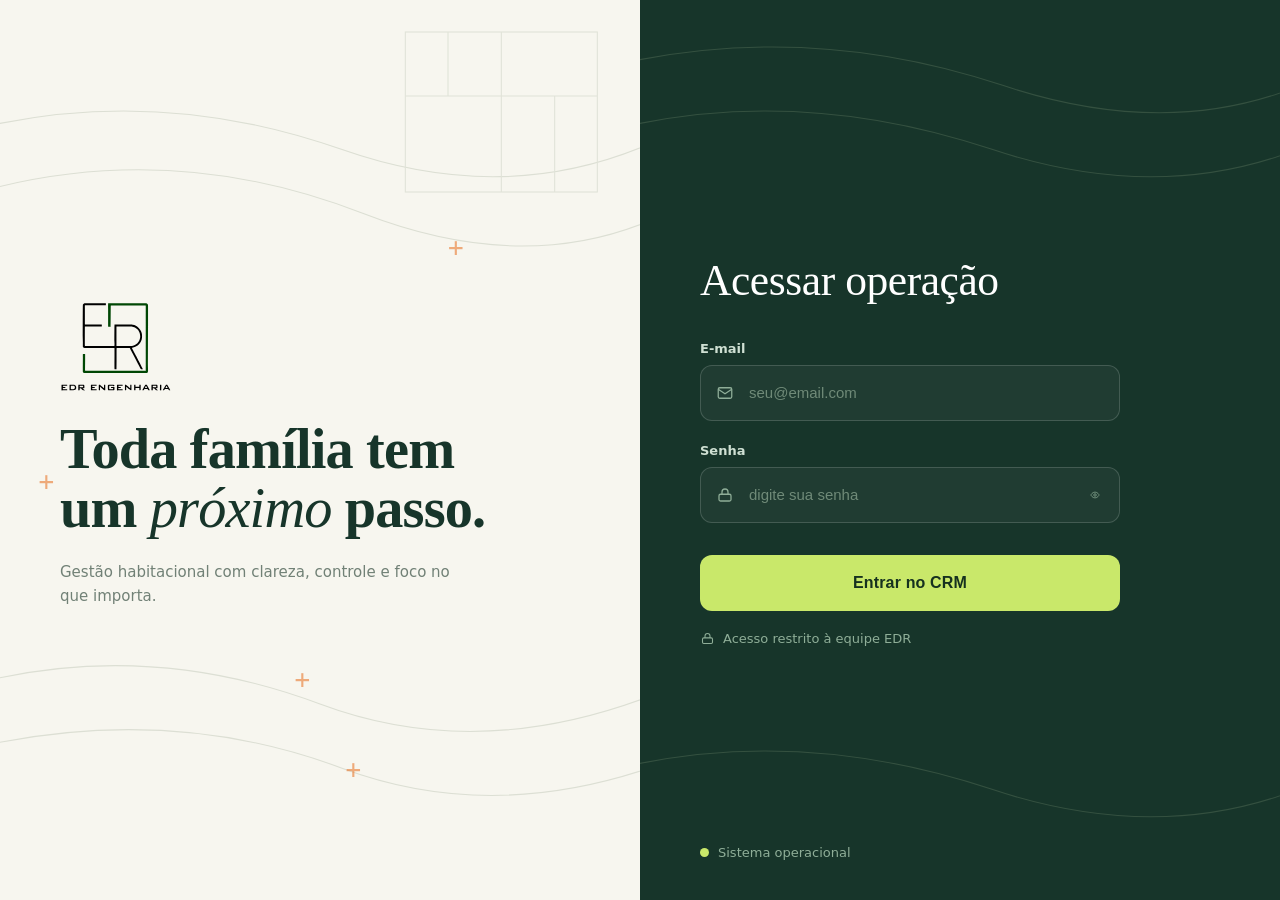
==== commit 3c6dc46c: "feat(login): novo visual do login EDR CRM (release isolado — plano B1)" ====
--- a/index.html
+++ b/index.html
@@ -6,35 +6,95 @@
   <link rel="icon" type="image/svg+xml" href="favicon.svg">
   <meta http-equiv="Content-Security-Policy" content="default-src 'self'; script-src 'self' 'unsafe-inline'; style-src 'self' 'unsafe-inline' https://fonts.googleapis.com; font-src 'self' data: https://fonts.gstatic.com; img-src 'self' data: blob: https:; connect-src 'self' https://*.supabase.co wss://*.supabase.co https://*.googleapis.com; object-src 'none'; base-uri 'self'; form-action 'self'">
   <title>EDR CRM — Login</title>
-  <link rel="stylesheet" href="css/tokens.css?cb=1784891091">
-  <link rel="stylesheet" href="css/style.css?cb=1784891091">
+  <link rel="stylesheet" href="css/login.css?cb=1785254937">
   <link rel="preconnect" href="https://fonts.googleapis.com">
   <link rel="preconnect" href="https://fonts.gstatic.com" crossorigin>
-  
+  <link href="https://fonts.googleapis.com/css2?family=Fraunces:ital,opsz,wght@0,9..144,500;0,9..144,600;1,9..144,500&family=Plus+Jakarta+Sans:wght@400;500;600;700&family=DM+Mono:wght@400;500&display=swap" rel="stylesheet">
 </head>
 <body>
-  <div class="login-wrap">
-    <div class="login-box">
-      <div class="login-logo">
-        <h1>EDR CRM</h1>
-        <p>Gestão MCMV — MCMV</p>
+  <div class="lg-wrap">
+    <!-- ===== LADO CLARO (marca) ===== -->
+    <div class="lg-brand">
+      <svg class="lg-topo" viewBox="0 0 600 800" fill="none" preserveAspectRatio="xMidYMid slice" aria-hidden="true">
+        <path d="M-20 120 Q 150 80 320 140 T 640 120" stroke="#c7cdbe" stroke-width="1"/>
+        <path d="M-20 180 Q 160 130 340 200 T 660 180" stroke="#c7cdbe" stroke-width="1"/>
+        <path d="M-20 640 Q 140 600 300 660 T 640 640" stroke="#c7cdbe" stroke-width="1"/>
+        <path d="M-20 700 Q 160 660 320 720 T 660 700" stroke="#c7cdbe" stroke-width="1"/>
+        <rect x="380" y="30" width="180" height="150" stroke="#cfd4c6" stroke-width="1" fill="none"/>
+        <path d="M380 90 H560 M470 30 V180 M420 30 V90 M520 90 V180" stroke="#cfd4c6" stroke-width="1"/>
+      </svg>
+      <span class="lg-cross" style="top:26%;left:70%">+</span>
+      <span class="lg-cross" style="top:74%;left:46%">+</span>
+      <span class="lg-cross" style="top:84%;left:54%">+</span>
+      <span class="lg-cross" style="top:52%;left:6%">+</span>
+
+      <div class="lg-logo"><svg width="100%" height="100%" style="display:block" viewBox="0 0 12500 12500" version="1.1" xmlns="http://www.w3.org/2000/svg" xmlns:xlink="http://www.w3.org/1999/xlink" xml:space="preserve" xmlns:serif="http://www.serif.com/" style="fill-rule:evenodd;clip-rule:evenodd;stroke-linejoin:round;stroke-miterlimit:2;">
+    <g transform="matrix(17.2764,0,0,17.2764,-17.0066,-10.9962)">
+        <g>
+            <path d="M265.547,223.821C163.627,223.821 163.642,223.819 163.546,223.84C161.626,224.261 161.66,224.664 161.642,226.641C161.408,252.651 161.618,336.502 161.642,346.056C161.652,350.39 163.509,349.419 167.84,349.419C351.09,349.419 351.088,349.424 351.324,349.381C353.361,349.005 353.035,348.124 353.035,334.116C353.035,211.907 353.012,211.892 353.229,211.316C353.727,209.993 354.212,210.205 368.683,210.205C448.09,210.205 448.092,210.169 453.357,210.495C464.991,211.216 467.108,210.898 473.898,212.864C474.234,212.962 492.592,216.398 509.427,233.531C524.399,248.768 527.637,263.351 529.42,268.956C530.989,273.89 532.859,293.349 529.02,305.783C527.503,310.696 527.827,310.79 525.827,315.544C524.445,318.831 521.607,326.603 511.524,338.021C509.77,340.007 502.857,345.976 501.856,346.655C494.169,351.87 489.741,354.815 472.8,359.815C468.43,361.105 466.313,360.879 465.868,362.115C465.447,363.286 466.714,365.152 467.068,365.812C467.227,366.106 488.138,406.141 490.919,411.416C492.423,414.269 504.615,437.396 509.567,447.153C510.677,449.34 510.852,449.221 511.831,451.44C512.354,452.624 527.853,481.864 530.897,488.053C531.205,488.68 533.212,492.76 535.044,495.738C537.927,500.423 533.576,499.485 530.444,499.482C526.01,499.478 523.771,499.842 522.719,498.132C521.766,496.58 519.354,491.596 518.166,489.552C517.771,488.873 513.791,481.133 512.549,478.769C502.631,459.899 483.525,423.074 472.702,402.623C467.586,392.956 467.794,392.877 462.661,383.235C452.148,363.491 452.366,363.101 451.054,362.679C450.19,362.401 450.169,362.444 370.855,362.443C367.705,362.443 366.633,362.271 366.613,365.6C366.548,376.124 366.754,497.065 366.496,498.043C366.148,499.366 364.589,499.467 364.385,499.48C362.111,499.627 356.338,499.5 355.639,499.485C352.359,499.413 353.039,498.076 353.035,494.791C353.031,491.626 353.046,364.664 353.027,364.546C352.588,361.832 350.094,362.441 348.056,362.441C159.713,362.409 159.693,362.549 158.08,362.263C156.571,361.995 152.393,361.539 149.753,356.714C148.497,354.418 148.658,354.274 148.658,324.345C148.658,84.392 148.641,84.41 148.794,83.408C149.445,79.137 153.384,75.059 156.893,74.317C159.408,73.785 159.425,73.845 228.636,73.845C295.709,73.845 295.714,73.839 295.884,73.895C297.644,74.475 297.529,75.202 297.472,83.341C297.452,86.239 296.677,86.315 293.773,86.316C232.571,86.329 163.892,86.276 163.455,86.357C161.303,86.76 161.642,87.658 161.642,101.788C161.642,209.078 161.637,209.08 161.677,209.215C162.228,211.103 162.621,211.016 164.59,211.03C178.518,211.129 268.8,210.805 269.987,211.222C271.501,211.754 271.181,214.427 271.178,219.038C271.178,219.369 271.176,222.581 270.707,223.152C269.966,224.054 266.667,223.818 265.547,223.821ZM519.102,287.442C518.817,283.253 518.638,260.148 500.893,242.07C481.704,222.521 460.209,223.473 453.364,223.473C367.326,223.473 367.29,223.443 366.7,223.743C365.491,224.356 365.744,226.369 365.744,233.151C365.744,348.06 365.741,348.061 365.774,348.18C366.155,349.586 366.212,349.757 367.642,349.983C369.352,350.253 453.498,350.022 460.963,350.001C462.31,349.997 469.156,349.979 477.408,346.429C488.368,341.715 493.664,337.219 497.016,334.394C498.63,333.034 507.352,325.685 513.185,313.548C519.232,300.967 519.094,287.577 519.102,287.442Z"/>
+            <path d="M318.744,72.968C321.166,73.052 321.166,73.044 427.308,73.044C557.274,73.044 557.31,73.002 558.722,73.383C568.326,75.976 569.278,83.629 569.647,86.576C569.806,87.838 569.789,87.846 569.789,505.647C569.789,508.099 571.501,523.031 559.794,524.411C558.151,524.604 159.871,524.517 159.125,524.456C151.655,523.849 149.175,516.992 148.828,515.314C148.667,514.537 148.685,514.536 148.685,425.31C148.685,402.139 148.595,401.977 149.259,401.304C149.828,400.727 150.001,400.648 160.237,400.694C160.708,400.696 163.037,400.345 163.358,402.533C163.442,403.104 163.356,506.896 163.405,507.826C163.492,509.521 164.25,510.001 165.654,510.136C166.073,510.176 519.239,510.152 549.986,510.149C551.972,510.149 554.567,510.807 554.937,507.792C554.982,507.429 554.879,126.278 554.87,93.103C554.869,89.529 555.729,88.007 552.15,87.932C552.032,87.93 331.828,87.931 331.776,87.932C329.813,87.954 329.399,87.941 329.044,89.887C329.018,90.033 329.046,221.817 329.029,222.317C328.931,225.102 328.049,224.934 325.257,224.933C314.068,224.931 312.979,225.052 312.308,224.386C311.64,223.723 311.746,220.467 311.757,220.123L311.757,110.473C311.757,74.27 311.689,74.122 312.246,73.577C313.08,72.761 316.2,72.97 318.744,72.968Z" style="fill:rgb(0,71,4);"/>
+        </g>
+        <g>
+            <path d="M89.705,599.599C95.692,600.503 108.124,603.336 105.72,621.778C105.006,627.256 100.722,632.394 94.106,634.068C89.368,635.266 89.367,635.467 80.988,635.469C63.797,635.473 63.501,635.602 62.863,634.621C62.488,634.044 62.487,633.981 62.496,604.441C62.497,602.847 61.849,599.516 64.731,599.415C65.01,599.405 85.514,599.399 86.405,599.42C88.188,599.461 88.166,599.515 89.705,599.599ZM96.757,620.613C96.788,620.356 98.099,614.476 95.48,610.71C92.235,606.046 89.631,606.361 74.473,606.42C70.424,606.436 71.04,608.009 71.04,612.04C71.04,626.499 70.982,626.548 71.345,627.17C71.911,628.138 72.148,628.359 85.326,628.124C95.484,627.943 96.728,620.685 96.757,620.613Z"/>
+            <path d="M128.156,629.411C128.271,634.662 128.569,636.081 125.506,636.132C121.366,636.202 119.774,636.443 119.546,633.812C119.358,631.645 119.455,605.795 119.464,603.359C119.477,599.812 120.858,600.354 124.414,600.353C153.965,600.346 154.139,600.235 155.804,601.34C159.219,603.609 158.431,605.662 158.674,615.293C158.93,625.427 149.335,622.084 148.356,622.976C147.226,624.005 149.001,625.177 149.164,625.285C153.522,628.164 153.135,628.634 157.722,632.024C157.819,632.095 157.789,632.087 158.907,632.958C160.166,633.938 161.191,634.506 161.259,634.866C161.537,636.337 159.407,636.289 159.208,636.284C150.246,636.081 150.192,636.05 149.516,635.668C148.613,635.157 139.966,627.138 139.832,627.009C136.197,623.514 136.209,622.812 130.929,622.972C127.983,623.061 128.272,624.174 128.156,629.411ZM128.158,612.039C128.435,615.191 127.758,616.464 130.923,616.541C132.226,616.572 144.428,616.867 147.216,616.405C149.439,616.036 150.704,615.272 150.521,610.953C150.312,606.054 148.108,606.788 137.442,606.788C131.586,606.788 129.093,606.574 128.591,607.579C128.431,607.899 128.283,608.197 128.158,612.039Z"/>
+            <path d="M630.956,617.415C630.557,618.886 630.502,622.357 624.888,622.825C624.181,622.884 620.984,622.652 620.632,622.995C619.576,624.024 621.316,625.13 621.477,625.233C624.039,626.861 623.878,627.061 629.348,631.441C631.045,632.8 633.549,634.448 633.626,634.82C633.654,634.958 633.873,636.02 632.648,636.281C632.041,636.41 632.038,636.197 624.894,636.132C621.21,636.098 621.14,634.904 617.904,632.11C613.797,628.564 613.934,628.445 609.909,624.826C607.89,623.011 607.024,622.885 603.185,622.97C599.973,623.041 600.607,624.707 600.595,632.665C600.59,635.404 600.481,636.096 597.758,636.132C594.77,636.172 592.189,636.624 592.029,633.78C592.004,633.339 592.017,606.787 592.018,604.44C592.019,602.638 591.638,600.437 594.511,600.357C594.64,600.354 621.678,600.345 622.72,600.359C624.537,600.382 629.431,600.225 630.64,604.336C630.935,605.34 631.334,606.698 630.956,617.415ZM600.595,612.04C600.766,615.153 600.044,616.415 603.175,616.545C605.011,616.621 615.167,616.554 616.21,616.548C619.858,616.524 623.311,616.998 623.031,610.945C622.804,606.055 620.308,606.788 609.696,606.788C602.717,606.788 600.959,606.308 600.619,608.722L600.595,612.04Z"/>
+            <path d="M352.905,620.725L352.905,625.068C352.905,625.388 353.647,633.501 349.356,635.296C347.052,636.26 346.958,636.136 322.001,636.131C313.722,636.129 310.475,636.163 310.385,627.234C310.169,605.668 310.359,605.109 310.975,603.295C311.631,601.363 313.974,599.943 315.412,599.71C315.715,599.661 315.704,599.358 341.542,599.408C347.002,599.419 351.334,599.079 352.674,605.462C353.594,609.843 351.359,609.054 347.013,610.052C343.278,610.909 344.642,607.891 343.475,606.875C342.803,606.289 342.68,606.347 324.172,606.352C322.389,606.353 319.115,605.677 319.014,608.799C318.864,613.44 318.987,624.76 319.003,626.148C319.021,627.86 319.139,628.86 322.006,628.955C322.025,628.956 341.454,628.956 341.529,628.955C344.521,628.912 344.23,626.617 344.125,623.952C344,620.763 341.081,621.447 339.371,621.445C337.924,621.445 336.476,621.444 335.029,621.444C332.144,621.44 330.22,622.171 330.414,617.455C330.544,614.294 331.951,614.852 340.457,614.852C351.486,614.852 352.376,614.564 352.815,616.246C352.9,616.571 352.904,620.367 352.905,620.725Z"/>
+            <path d="M462.555,604.441L462.555,629.411C462.554,631.901 463.205,634.793 461.126,635.376C457.808,636.307 455.52,634.548 455.133,634.251C451.092,631.144 451.296,630.915 447.236,627.848C446.076,626.972 440.824,622.367 440.273,621.884C436.209,618.32 433.696,616.382 433.105,615.926C431.782,614.905 430.648,613.145 429.484,613.163C428.613,613.176 428.591,613.385 428.565,614.25C428.519,615.723 428.957,615.696 428.7,632.676C428.663,635.073 428.033,635.788 422.992,635.52C420.204,635.373 420.688,633.685 420.688,625.068C420.688,600.925 420.638,600.861 421.019,600.227C421.507,599.414 422.815,599.342 422.988,599.333C428.145,599.049 428.087,601.204 432.754,604.419C432.914,604.529 440.667,611.123 444.582,614.332C448.124,617.235 448.119,617.21 451.61,620.195C452.198,620.698 452.711,621.323 453.404,621.668C454.791,622.36 454.825,619.887 454.827,619.693C454.846,618.299 454.644,618.305 454.757,602.273C454.782,598.639 456.24,599.28 459.871,599.329C463.422,599.378 462.554,600.907 462.555,604.441Z"/>
+            <path d="M259.539,618.554C259.539,626.316 259.522,626.302 259.614,631.581C259.618,631.849 259.661,634.26 259.1,634.895C258.68,635.369 252.122,636.771 251.747,633.71C251.693,633.269 251.708,601.506 251.738,601.219C252.054,598.232 257.018,599.149 258.793,600.427C259.187,600.711 259.073,600.843 263.481,604.301C266.855,606.947 272.725,611.999 273.518,612.681C277.337,615.968 281.203,619.036 281.883,619.575C282.989,620.454 283.914,621.528 284.879,621.356C285.789,621.194 285.355,620.694 285.488,602.273C285.514,598.698 286.922,599.29 290.512,599.326C292.986,599.35 293.252,599.813 293.334,602.274C293.335,602.3 293.334,631.531 293.334,631.581C293.317,633.939 293.897,635.658 289.442,635.521C286.556,635.433 285.256,633.76 272.866,623.233C266.326,617.677 266.293,617.733 265.726,617.251C265.137,616.75 265.149,616.78 264.549,616.277C263.371,615.292 263.313,615.393 262.236,614.277C261.359,613.369 261.407,613.091 260.153,613.194C259.288,613.265 259.639,613.617 259.633,613.916C259.609,615.149 259.528,615.132 259.6,616.368C259.611,616.543 259.596,616.53 259.539,618.554Z"/>
+            <path d="M697.325,605.714C711.726,630.813 713.619,633.771 713.551,634.752C713.491,635.615 711.884,635.589 711.723,635.586C705.192,635.479 704.587,635.812 702.867,632.783C700.992,629.48 701.026,627.822 697.627,627.688C697.479,627.682 681.542,627.684 681.351,627.685C677.335,627.718 677.764,629.075 675.631,632.5C674.181,634.828 674.31,635.398 671.57,635.523C666.235,635.767 666.133,635.334 666.032,634.9C665.677,633.393 667.499,631.468 672.002,623.112C672.517,622.156 672.623,622.231 678.586,611.245C678.755,610.933 678.819,610.975 680.857,607.426C684.507,601.071 684.492,599.428 687.87,599.331C692.485,599.199 693.766,599.173 695.427,602.29C696.669,604.617 696.701,604.575 697.325,605.714ZM692.395,613.013C691.069,610.934 690.555,609.37 690.161,608.653C689.814,608.023 689.703,608.095 688.998,608.126C688.301,608.156 688.262,608.2 687.981,608.866C686.672,611.971 684.873,615.305 683.675,617.544C681.769,621.106 684.937,620.701 685.692,620.692C691.64,620.618 694.653,620.874 695.213,620.398C696.204,619.553 695.072,618.315 692.395,613.013Z"/>
+            <path d="M537.354,626.388C537.809,625.631 537.801,625.639 541.941,618.308C542.667,617.022 550.465,603.215 550.989,602.221C552.38,599.582 552.712,599.114 558.66,599.336C558.904,599.345 560.695,599.412 561.518,600.424C561.661,600.6 579.434,631.78 580.119,632.817C580.236,632.995 581.475,634.872 580.191,635.476C579.586,635.76 579.558,635.57 577.126,635.531C574.294,635.485 571.867,636.017 570.649,633.732C567.672,628.143 567.44,627.704 564.098,627.684C546.965,627.585 546.895,627.551 545.575,628.225C544.429,628.809 542.696,633.553 541.248,634.778C540.853,635.113 540.17,635.691 534.823,635.568C534.707,635.565 533.659,635.541 533.485,635.011C532.939,633.349 533.603,633.375 537.354,626.388ZM558.968,611.864C557.188,608.467 557.429,608.318 557.161,608.121C557.144,608.109 555.713,608.056 555.691,608.066C555.528,608.148 552.009,615.508 551.698,616.159C551.096,617.418 548.222,620.698 552.158,620.712C552.853,620.715 560.101,620.741 560.841,620.715C562.117,620.67 562.451,620.86 562.76,619.609C562.914,618.985 559.424,612.749 558.968,611.864Z"/>
+            <path d="M39.734,628.905C42.454,628.905 42.431,628.911 45.156,628.829C48.041,628.742 47.807,629.776 47.898,632.665C47.906,632.915 47.974,635.051 47.151,635.7C46.523,636.195 46.418,636.133 19.107,636.132C14.01,636.132 11.623,636.407 11.082,635.087C10.719,634.203 10.774,634.162 10.774,605.526C10.774,603.95 10.571,601.716 11.286,600.985C12.005,600.25 12.174,600.353 31.049,600.353C46.269,600.353 46.516,600.201 47.334,601.183C47.58,601.479 48.456,606.238 46.353,606.894C45.352,607.207 21.817,606.941 21.329,607.06C19.425,607.524 19.494,607.933 19.484,609.876C19.482,610.155 19.468,612.838 19.902,613.338C20.807,614.38 21.084,614.169 31.049,614.175C31.376,614.175 34.534,614.177 35.118,614.592C35.994,615.215 36.756,620.06 34.264,620.526C32.73,620.814 21.534,620.192 20.344,620.972C19.537,621.502 19.495,622.75 19.489,622.921C19.346,627.127 19.504,628.472 21.178,628.791C21.971,628.942 33.331,628.684 39.734,628.905Z"/>
+            <path d="M397.996,628.905C400.712,628.905 400.69,628.911 403.418,628.829C406.304,628.741 406.061,629.781 406.152,632.665C406.16,632.915 406.227,635.05 405.411,635.699C404.787,636.195 404.681,636.133 377.369,636.132C372.257,636.132 369.876,636.404 369.335,635.097C368.965,634.202 369.02,634.16 369.02,605.526C369.02,603.976 368.813,601.721 369.542,600.976C370.246,600.256 370.413,600.353 391.482,600.353C404.28,600.353 404.742,600.187 405.575,601.196C405.838,601.514 406.673,606.225 404.615,606.885C403.583,607.216 380.097,606.94 379.587,607.057C377.671,607.496 377.706,607.896 377.696,609.875C377.694,610.157 377.68,612.837 378.144,613.366C379.036,614.383 379.44,614.167 389.311,614.175C389.636,614.175 392.762,614.178 393.351,614.616C394.175,615.23 394.918,620.032 392.52,620.515C391.012,620.818 379.777,620.206 378.587,620.953C377.757,621.475 377.709,622.747 377.703,622.919C377.535,627.354 377.799,628.507 379.446,628.796C380.253,628.937 391.644,628.685 397.996,628.905Z"/>
+            <path d="M230.807,628.905C235.678,628.792 237.396,628.565 237.775,630.395C237.811,630.567 237.87,632.483 237.875,632.664C237.883,632.914 237.948,635.046 237.134,635.697C236.429,636.26 236.301,636.115 204.751,636.134C202.596,636.135 201.912,636.282 201.057,635.1C200.709,634.618 200.736,634.55 200.74,605.527C200.74,603.993 200.534,601.727 201.268,600.975C201.969,600.256 202.136,600.353 223.207,600.353C235.728,600.353 236.592,600.176 237.292,601.202C237.579,601.623 238.346,606.226 236.341,606.88C235.305,607.219 212.09,606.94 211.311,607.058C209.886,607.273 209.819,607.431 209.42,608.829C209.38,608.97 209.339,612.35 209.544,612.967C209.936,614.144 212.107,614.17 212.352,614.173C220.761,614.275 224.879,613.658 225.519,615.224C225.52,615.226 226.723,619.988 224.241,620.508C222.741,620.822 211.503,620.212 210.304,620.945C209.457,621.463 209.405,622.744 209.398,622.918C209.213,627.51 209.554,628.53 211.175,628.799C212.26,628.979 219.485,628.644 230.807,628.905Z"/>
+            <path d="M488.604,630.496C488.725,633.985 489.426,635.379 485.925,635.529C481.361,635.725 480.812,635.149 480.511,634.833C479.986,634.282 480.064,634.147 480.059,603.355C480.058,600.409 479.749,599.379 482.688,599.327C484.593,599.292 487.467,599.176 488.231,600C489.227,601.074 487.785,611.616 489.337,612.946C490.048,613.556 490.178,613.453 507.645,613.457C510.934,613.458 513.427,614.046 513.58,611.001C513.703,608.534 513.253,600.866 514.036,600.003C514.893,599.061 515.047,599.336 516.336,599.324C520.547,599.282 522.192,598.87 522.229,602.26C522.229,602.307 522.231,632.598 522.229,632.682C522.155,635.873 520.611,635.584 516.339,635.529C512.841,635.484 513.663,633.998 513.663,630.496C513.662,622.542 514.263,620.692 510.907,620.6C510.478,620.588 491.611,620.59 491.357,620.6C487.929,620.738 488.879,622.341 488.604,630.496Z"/>
+            <path d="M646.944,610.955C646.944,605.985 646.94,602.506 646.958,602.304C647.152,600.125 649.019,600.361 649.868,600.352C652.614,600.325 655.256,599.939 655.601,602.224C655.639,602.476 655.616,633.715 655.613,633.78C655.478,636.659 653.002,636.166 649.861,636.127C648.087,636.106 647.713,636.364 647.036,634.727C646.929,634.468 646.944,634.469 646.944,610.955Z"/>
+        </g>
+    </g>
+</svg></div>
+      <h1 class="lg-headline">Toda família tem<br>um <i>próximo</i> passo.</h1>
+      <p class="lg-subtext">Gestão habitacional com clareza, controle e foco no que importa.</p>
+    </div>
+
+    <!-- ===== LADO ESCURO (form) ===== -->
+    <div class="lg-form-side">
+      <svg class="lg-waves" viewBox="0 0 600 800" fill="none" preserveAspectRatio="xMidYMid slice" aria-hidden="true">
+        <path d="M-20 60 Q 160 20 340 80 T 660 60" stroke="#e2f4c2" stroke-width="1"/>
+        <path d="M-20 120 Q 150 80 330 140 T 660 120" stroke="#e2f4c2" stroke-width="1"/>
+        <path d="M-20 720 Q 150 680 330 740 T 660 720" stroke="#e2f4c2" stroke-width="1"/>
+      </svg>
+      <div class="lg-form-inner">
+        <h2 class="lg-title">Acessar operação</h2>
+
+        <div id="login-erro" class="lg-erro hidden"></div>
+
+        <form id="form-login">
+          <div class="lg-field">
+            <label for="email">E-mail</label>
+            <div class="lg-input-wrap">
+              <svg class="lg-ico" viewBox="0 0 24 24" fill="none" stroke="currentColor" stroke-width="1.7"><rect x="3" y="5" width="18" height="14" rx="2"/><path d="m3 7 9 6 9-6"/></svg>
+              <input type="email" id="email" placeholder="seu@email.com" required autocomplete="username">
+            </div>
+          </div>
+          <div class="lg-field">
+            <label for="senha">Senha</label>
+            <div class="lg-input-wrap">
+              <svg class="lg-ico" viewBox="0 0 24 24" fill="none" stroke="currentColor" stroke-width="1.7"><rect x="4" y="11" width="16" height="9" rx="2"/><path d="M8 11V8a4 4 0 0 1 8 0v3"/></svg>
+              <input type="password" id="senha" placeholder="digite sua senha" required autocomplete="current-password">
+              <button type="button" class="lg-eye" onclick="toggleSenha()" aria-label="Mostrar senha">
+                <svg id="eye-open" viewBox="0 0 24 24" fill="none" stroke="currentColor" stroke-width="1.7"><path d="M2 12s3.5-7 10-7 10 7 10 7-3.5 7-10 7-10-7-10-7z"/><circle cx="12" cy="12" r="3"/></svg>
+                <svg id="eye-off" viewBox="0 0 24 24" fill="none" stroke="currentColor" stroke-width="1.7" style="display:none"><path d="M3 3l18 18M10.6 10.6a3 3 0 0 0 4.2 4.2M9.9 5.2A9.5 9.5 0 0 1 22 12s-1.2 2.4-3.6 4.3M6.1 6.1C3.8 7.6 2 12 2 12s3.5 7 10 7c1.2 0 2.3-.2 3.3-.5"/></svg>
+              </button>
+            </div>
+          </div>
+          <button type="submit" class="lg-btn" id="btn-entrar">Entrar no CRM</button>
+        </form>
+
+        <div class="lg-foot">
+          <svg class="lg-lock" viewBox="0 0 24 24" fill="none" stroke="currentColor" stroke-width="1.7"><rect x="4" y="11" width="16" height="9" rx="2"/><path d="M8 11V8a4 4 0 0 1 8 0v3"/></svg>
+          Acesso restrito à equipe EDR
+        </div>
       </div>
-
-      <div id="login-erro" class="login-erro hidden"></div>
-
-      <form id="form-login">
-        <div class="form-group">
-          <label for="email">E-mail</label>
-          <input type="email" id="email" placeholder="seu@email.com" required autocomplete="username">
-        </div>
-        <div class="form-group">
-          <label for="senha">Senha</label>
-          <input type="password" id="senha" placeholder="••••••••" required autocomplete="current-password">
-        </div>
-        <button type="submit" class="btn btn-primary" style="width:100%;justify-content:center;" id="btn-entrar">
-          Entrar
-        </button>
-      </form>
+      <div class="lg-status"><span class="lg-dot"></span> Sistema operacional</div>
     </div>
   </div>
 
@@ -42,9 +102,9 @@
     <div class="spinner"></div>
   </div>
 
-  <script src="js/supabase.js?cb=1784891091"></script>
-  <script src="js/auth.js?cb=1784891091"></script>
-  <script src="js/utils.js?cb=1784891091"></script>
+  <script src="js/supabase.js?cb=1785254937"></script>
+  <script src="js/auth.js?cb=1785254937"></script>
+  <script src="js/utils.js?cb=1785254937"></script>
   <script>
     // Se já está logado, redirecionar
     const s = sessionGet()
@@ -93,7 +153,15 @@
 
     function showLoading() { document.getElementById('loading').classList.remove('hidden') }
     function hideLoading() { document.getElementById('loading').classList.add('hidden') }
+
+    // Toggle senha (novo visual — não afeta auth)
+    function toggleSenha(){
+      var el=document.getElementById('senha');
+      var o=document.getElementById('eye-open'), f=document.getElementById('eye-off');
+      if(el.type==='password'){el.type='text';o.style.display='none';f.style.display='block';}
+      else{el.type='password';o.style.display='block';f.style.display='none';}
+    }
   </script>
-  <script src="js/sw-register.js?cb=1784891091"></script>
+  <script src="js/sw-register.js?cb=1785254937"></script>
 </body>
-</html>
+</html>
--- a/css/login.css
+++ b/css/login.css
@@ -0,0 +1,64 @@
+/* ============================================================
+   EDR CRM — Login (redesenho "operação / construção civil")
+   Exclusivo da tela de login (index.html). Não afeta telas internas.
+   ============================================================ */
+:root{
+  --lg-ink:#17352a; --lg-green:#164b37; --lg-paper:#f7f6ef; --lg-card:#fffefa;
+  --lg-orange:#e86d1c; --lg-lime:#c9e86a; --lg-line:#dce2d8; --lg-muted:#718176;
+}
+*{box-sizing:border-box}
+html,body{margin:0;padding:0}
+body{font-family:'Plus Jakarta Sans',system-ui,sans-serif;color:var(--lg-ink);background:var(--lg-ink)}
+
+.lg-wrap{display:grid;grid-template-columns:1fr 1fr;min-height:100vh}
+
+/* ===== LADO CLARO (marca) ===== */
+.lg-brand{background:var(--lg-paper);padding:56px 60px;display:flex;flex-direction:column;justify-content:center;position:relative;overflow:hidden}
+.lg-topo{position:absolute;inset:0;opacity:.55;pointer-events:none}
+.lg-cross{position:absolute;color:var(--lg-orange);opacity:.55;font-family:'DM Mono',monospace;font-size:26px;line-height:1;user-select:none}
+.lg-logo{width:112px;height:112px;color:var(--lg-green);margin-bottom:16px;position:relative;z-index:2}
+.lg-logo svg{display:block;width:100%;height:100%}
+.lg-brandname{font:600 13px 'Plus Jakarta Sans',sans-serif;letter-spacing:.28em;color:var(--lg-ink);position:relative;z-index:2;margin-bottom:54px}
+.lg-headline{font-family:'Fraunces',serif;font-weight:600;font-size:clamp(38px,4.4vw,60px);line-height:1.04;letter-spacing:-.015em;color:var(--lg-ink);position:relative;z-index:2;margin:0}
+.lg-headline i{font-style:italic;font-weight:500}
+.lg-subtext{margin:22px 0 0;font-size:15px;line-height:1.6;color:var(--lg-muted);max-width:400px;position:relative;z-index:2}
+
+/* ===== LADO ESCURO (form) ===== */
+.lg-form-side{background:var(--lg-ink);color:#eef4ec;padding:56px 60px;display:flex;flex-direction:column;justify-content:center;position:relative;overflow:hidden}
+.lg-waves{position:absolute;inset:0;opacity:.14;pointer-events:none}
+.lg-form-inner{width:100%;max-width:420px;position:relative;z-index:2}
+.lg-title{font-family:'Fraunces',serif;font-weight:500;font-size:clamp(30px,3.4vw,44px);letter-spacing:-.01em;color:#fff;margin:0 0 36px}
+.lg-field{margin-bottom:22px}
+.lg-field label{display:block;font-size:13px;font-weight:600;color:#cfe0d3;margin-bottom:9px}
+.lg-input-wrap{position:relative;display:flex;align-items:center}
+.lg-input-wrap .lg-ico{position:absolute;left:16px;color:#8fae98;width:18px;height:18px;pointer-events:none}
+.lg-input-wrap input{width:100%;height:56px;padding:0 48px;border-radius:12px;background:rgba(255,255,255,.04);border:1px solid rgba(255,255,255,.16);color:#fff;font:15px 'Plus Jakarta Sans',sans-serif;outline:none;transition:border-color .15s,background .15s}
+.lg-input-wrap input::placeholder{color:#6f8a78}
+.lg-input-wrap input:focus{border-color:var(--lg-lime);background:rgba(255,255,255,.06)}
+.lg-eye{position:absolute;right:14px;background:none;border:none;color:#8fae98;cursor:pointer;width:22px;height:22px;display:grid;place-items:center}
+.lg-eye:hover{color:#cfe0d3}
+.lg-btn{width:100%;height:56px;margin-top:10px;border:none;border-radius:12px;cursor:pointer;background:var(--lg-lime);color:#16311f;font:700 16px 'Plus Jakarta Sans',sans-serif;letter-spacing:.01em;transition:filter .15s,transform .1s}
+.lg-btn:hover{filter:brightness(1.05)}
+.lg-btn:active{transform:translateY(1px)}
+.lg-btn:disabled{opacity:.6;cursor:wait}
+.lg-erro{background:rgba(217,71,61,.15);border:1px solid rgba(217,71,61,.4);color:#f4b8b3;border-radius:10px;padding:11px 14px;font-size:13px;margin-bottom:18px}
+.lg-erro.hidden{display:none}
+.lg-foot{margin-top:20px;display:flex;align-items:center;gap:8px;font-size:13px;color:#8fae98}
+.lg-foot .lg-lock{width:15px;height:15px}
+.lg-status{position:absolute;left:60px;bottom:40px;display:flex;align-items:center;gap:9px;font-size:13px;color:#8fae98;z-index:2}
+.lg-status .lg-dot{width:9px;height:9px;border-radius:50%;background:var(--lg-lime)}
+
+/* loading overlay */
+#loading{position:fixed;inset:0;background:rgba(23,53,42,.6);display:flex;align-items:center;justify-content:center;z-index:50}
+#loading.hidden{display:none}
+.spinner{width:38px;height:38px;border:3px solid rgba(255,255,255,.25);border-top-color:var(--lg-lime);border-radius:50%;animation:lg-spin .7s linear infinite}
+@keyframes lg-spin{to{transform:rotate(360deg)}}
+
+@media(max-width:880px){
+  .lg-wrap{grid-template-columns:1fr}
+  .lg-brand{padding:44px 30px 30px}
+  .lg-brandname{margin-bottom:26px}
+  .lg-form-side{padding:40px 30px 80px}
+  .lg-status{left:30px;bottom:26px}
+}
+@media(prefers-reduced-motion:reduce){*{animation:none!important;transition:none!important}}
